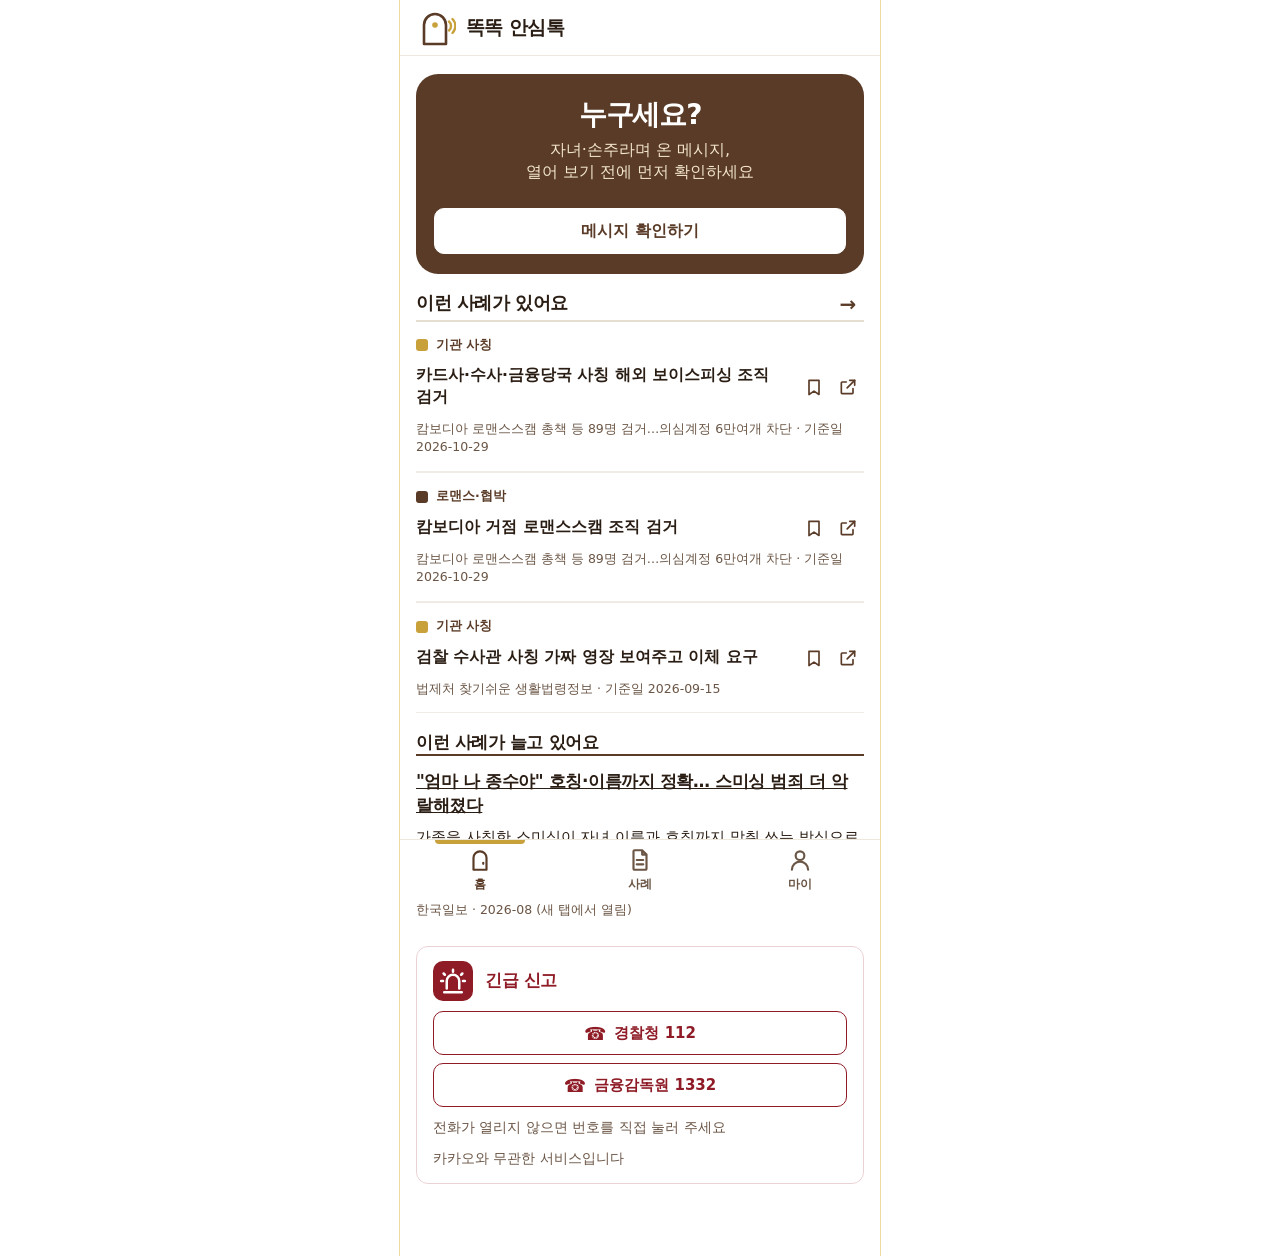
==== index (1).html @ acb64233 "Add files via upload" ====
<!doctype html>
<!-- 똑똑 안심톡 wireframe v0.6 (2026-11-23) · 변경 이력은 README.md -->
<html lang="ko">
<head>
<meta charset="utf-8">
<meta name="viewport" content="width=device-width, initial-scale=1, viewport-fit=cover">
<title>똑똑 안심톡</title>
<link rel="stylesheet" href="css/style.css?v=20261123c">
</head>
<body>
<!-- 규칙: id = JS가 한 번만 찾는 요소 / class = 반복 요소 / data-field = JSON 필드명(camelCase) 그대로 -->
<div id="app">

  <!-- ===== 1. 홈 (1단계 탭 화면) ===== -->
  <section id="screen-home" class="screen" data-screen="home" aria-labelledby="service-name">
    <header class="app-header">
      <img id="logo" class="logo" alt="" width="40" height="40" src="data:image/svg+xml,%3Csvg xmlns='http://www.w3.org/2000/svg' width='40' height='40' viewBox='0 0 40 40' fill='none'%3E%3Cpath d='M8 36V17a11 11 0 0 1 22 0v19z' stroke='%235A3B27' stroke-width='2.6' stroke-linejoin='round'/%3E%3Ccircle cx='19' cy='17' r='2.8' fill='%23C9A13B'/%3E%3Cpath d='M33 13.5a6 6 0 0 1 0 9M36.5 11a10 10 0 0 1 0 14' stroke='%23C9A13B' stroke-width='2.4' stroke-linecap='round'/%3E%3C/svg%3E">
      <h1 id="service-name" class="app-title">똑똑 안심톡</h1>
    </header>

    <main class="screen-body">
      <!-- 상태 영역: 오류 (기본 숨김) -->
      <div id="state-home-error" class="state-box" role="alert" hidden>
        <p class="state-title">사례 데이터를 불러오지 못했습니다</p>
        <p class="state-desc">문구 확인은 계속 사용할 수 있습니다</p>
        <button id="btn-home-retry" type="button" class="btn">다시 시도</button>
      </div>

      <!-- 히어로: 서비스 소개 + 핵심 행동 버튼 (입력칸은 '메시지 확인' 화면으로 분리) -->
      <div class="door hero">
        <span class="peephole" aria-hidden="true"></span>
        <span class="handle" aria-hidden="true"><i></i></span>
        <h2 class="door-title">누구세요?</h2>
        <p class="door-sub">자녀·손주라며 온 메시지,<br>열어 보기 전에 먼저 확인하세요</p>
        <a id="btn-start" class="btn btn-primary btn-lg" href="#check">메시지 확인하기</a>
      </div>

      <!-- 홈 사례: 사례 목록과 같은 카드 구조 재사용. 다음 주에 cases.json 최신 3건으로 대체 -->
      <section id="home-cases" aria-labelledby="home-cases-title">
        <div class="section-head">
          <h2 id="home-cases-title" class="section-title">이런 사례가 있어요</h2>
          <a id="btn-more-cases" class="icon-link" href="#cases" aria-label="사례 목록으로 이동">→</a>
        </div>
        <ul id="home-case-list" class="card-list"></ul>
      </section>

      <section id="news" class="news" aria-labelledby="news-title">
        <h2 id="news-title" class="section-title">이런 사례가 늘고 있어요</h2>
        <article class="news-card">
          <h3 class="news-headline"><a id="news-link" href="https://www.hankookilbo.com/news/article/A2026073114470000889" target="_blank" rel="noopener noreferrer">"엄마 나 종수야" 호칭·이름까지 정확… 스미싱 범죄 더 악랄해졌다</a></h3>
          <p class="news-summary">가족을 사칭한 스미싱이 자녀 이름과 호칭까지 맞춰 쓰는 방식으로 바뀌고 있다는 보도입니다. 한 민간 보고서에서 확인된 피해자의 약 94%가 50대 이상이었다고 합니다.</p>
          <p class="case-meta"><span class="news-source">한국일보</span> · <time class="news-date" datetime="2026-08">2026-08</time> (새 탭에서 열림)</p>
        </article>
      </section>

      <section id="hotline" class="hotline" aria-label="긴급 신고처">
        <div class="hotline-head"><span class="alert-ico" aria-hidden="true"><svg viewBox="0 0 24 24" width="30" height="30" fill="none" stroke="#fff" stroke-width="2" stroke-linecap="round" stroke-linejoin="round"><path d="M7 18v-6a5 5 0 0 1 10 0v6"/><path d="M5 21h14"/><path d="M12 3v1.5M4.5 6l1 1M19.5 6l-1 1M2.5 12H4M20 12h1.5"/></svg></span><h2 class="hotline-title">긴급 신고</h2></div>
        <div class="hotline-links">
          <a class="btn" href="tel:112">경찰청 112</a>
          <a class="btn" href="tel:1332">금융감독원 1332</a>
        </div>
        <p class="notice-small">전화가 열리지 않으면 번호를 직접 눌러 주세요</p>
        <p class="notice-small">카카오와 무관한 서비스입니다</p>
      </section>
    </main>
  </section>

  <!-- ===== 1-2. 메시지 확인 (2단계 화면): 홈 히어로의 '메시지 확인하기'로 들어옴 ===== -->
  <section id="screen-check" class="screen" data-screen="check" aria-labelledby="check-title" hidden>
    <header class="app-header">
      <button id="btn-check-back" type="button" class="btn-icon" aria-label="뒤로">←</button>
      <h1 id="check-title" class="app-title">메시지 확인</h1>
    </header>

    <main class="screen-body">
      <h2 class="section-title">받은 메시지를 붙여넣으세요</h2>
      <label for="input-text" class="visually-hidden">의심되는 메시지 입력</label>
      <textarea id="input-text" class="input-area" rows="7" placeholder="여기에 의심되는 메시지를 붙여넣기" aria-describedby="paste-help"></textarea>
      <button id="btn-paste" type="button" class="btn">붙여넣기</button>
      <p id="paste-help" class="help">입력 칸을 길게 눌러 붙여넣을 수도 있어요</p>
      <p id="paste-fail" class="field-error" role="alert" hidden>자동 붙여넣기가 막혔습니다. 입력 칸을 길게 눌러 '붙여넣기'를 선택하세요</p>
      <button id="btn-check" type="button" class="btn btn-primary btn-lg" disabled>유형 확인하기</button>
      <p id="input-error" class="field-error" role="alert" hidden>문구를 먼저 입력해 주세요</p>
      <p class="privacy-note">입력한 문구 원문은 저장하지 않습니다</p>
    </main>
  </section>

  <!-- ===== 2. 확인 결과 (2단계 화면) ===== -->
  <section id="screen-result" class="screen" data-screen="result" aria-labelledby="result-title" hidden>
    <header class="app-header">
      <button id="btn-back" type="button" class="btn-icon" aria-label="뒤로">←</button>
      <h1 id="result-title" class="app-title">확인 결과</h1>
    </header>

    <main class="screen-body">
      <details id="already-sent" class="fold">
        <summary class="fold-summary">이미 돈을 보내거나 정보를 알려줬어요</summary>
        <div class="fold-body">
          <h2 class="section-title">지금 바로 해야 할 일</h2>
          <ol class="steps">
            <li><strong>112에 전화하세요.</strong> <a href="tel:1394">1394</a>, <a href="tel:1332">1332</a>도 가능합니다.</li>
            <li><strong>송금한 은행에 전화해서 지급정지를 요청하세요.</strong></li>
            <li><strong>3영업일 안에 은행에 피해구제신청서를 내세요.</strong> 경찰에서 받은 서류와 신분증이 필요합니다.</li>
          </ol>
          <p>받은 메시지 화면, 송금 내역, 상대 계좌번호는 지우지 말고 그대로 두세요.</p>
          <details id="more-help" class="fold fold-inner">
            <summary class="fold-summary">관련 기관</summary>
            <ul class="plain-list fold-body">
              <li>악성 앱이나 링크 피해: 한국인터넷진흥원 118</li>
              <li>내 이름으로 만든 계좌를 한 번에 막기: 내계좌 일괄지급정지</li>
              <li>내 이름으로 만든 휴대폰 확인·차단: 명의도용방지서비스(M-Safer)</li>
            </ul>
          </details>
        </div>
      </details>

      <div id="result-found">
        <p class="label">비슷한 유형</p>
        <p id="result-type" class="result-type" data-type-id="">가족 사칭 + 금융정보 요구</p>
        <p id="result-notice" class="notice">확정 판단이 아닙니다. 참고용 안내입니다.</p>

        <h2 class="section-title">입력한 문구</h2>
        <p id="result-text" class="result-text">엄마 폰 고장 나서 <mark>급하게</mark> <mark>카드 정보</mark> 좀 보내줘</p>

        <h2 class="section-title">지금 해야 할 일</h2>
        <ul id="result-actions" class="check-list">
          <li>메시지 속 링크·번호는 누르지 마세요</li>
          <li>가족에게 직접 전화로 확인하세요</li>
          <li>카드·신분증 정보는 보내지 마세요</li>
        </ul>

        <div class="hotline-links">
          <a id="call-112" class="btn" href="tel:112">경찰청 112</a>
          <a id="call-1332" class="btn" href="tel:1332">금융감독원 1332</a>
        </div>

        <a id="btn-similar" class="btn btn-wide" href="#cases"><span>사례 <span id="similar-count">7</span>건 보기</span></a>
      </div>

      <!-- 상태 영역: 유형 없음 (기본 숨김) -->
      <div id="result-none" class="state-box" hidden>
        <p class="state-title">비슷한 유형을 찾지 못했습니다</p>
        <p class="state-desc">안전하다는 뜻은 아닙니다. 링크를 누르거나 돈·정보를 보내기 전에, 가족에게 직접 전화해서 확인하세요.</p>
        <div class="hotline-links">
          <a class="btn" href="tel:112">경찰청 112</a>
          <a class="btn" href="tel:1332">금융감독원 1332</a>
        </div>
      </div>
    </main>

  </section>

  <!-- ===== 3. 사례 목록 (1단계 탭 화면) ===== -->
  <section id="screen-cases" class="screen" data-screen="cases" aria-labelledby="cases-title" hidden>
    <header class="app-header">
      <img class="logo" alt="" width="40" height="40" src="data:image/svg+xml,%3Csvg xmlns='http://www.w3.org/2000/svg' width='40' height='40' viewBox='0 0 40 40' fill='none'%3E%3Cpath d='M8 36V17a11 11 0 0 1 22 0v19z' stroke='%235A3B27' stroke-width='2.6' stroke-linejoin='round'/%3E%3Ccircle cx='19' cy='17' r='2.8' fill='%23C9A13B'/%3E%3Cpath d='M33 13.5a6 6 0 0 1 0 9M36.5 11a10 10 0 0 1 0 14' stroke='%23C9A13B' stroke-width='2.4' stroke-linecap='round'/%3E%3C/svg%3E">
      <h1 class="app-title">똑똑 안심톡</h1>
    </header>

    <main class="screen-body">
      <h2 id="cases-title" class="page-title">사례</h2>
      <!-- 탐색 영역: 검색(탐색 버튼) · 유형 · 보기 조건 · 초기화 / 아래 줄: 건수 · 정렬 -->
      <div class="filters">
        <form id="search-form" class="search-row" role="search">
          <label for="query" class="visually-hidden">제목·요약 검색</label>
          <input id="query" class="input-line" type="search" placeholder="제목·요약 검색" autocomplete="off">
          <button id="btn-search" type="submit" class="btn btn-primary">탐색</button>
          <button id="btn-filter-toggle" type="button" class="btn btn-filter" aria-expanded="false" aria-controls="filter-panel">
            <span>필터</span><span id="filter-badge" class="filter-badge" hidden>0</span><span class="chev" aria-hidden="true">▾</span>
          </button>
        </form>

        <div id="filter-panel" class="filter-panel" hidden>
          <p id="type-filter-label" class="filter-label">유형</p>
          <div id="type-filters" class="chips" role="group" aria-labelledby="type-filter-label"></div>

          <p id="cond-filter-label" class="filter-label">조건 <span class="filter-hint">(모두 해당하는 사례만)</span></p>
          <div id="cond-filters" class="chips" role="group" aria-labelledby="cond-filter-label"></div>

          <label class="check-row"><input id="real-only" type="checkbox" checked> 실제 사례만 보기</label>
        </div>

        <div class="sort-row">
          <p class="result-count" aria-live="polite"><strong><span id="result-count">0</span>건</strong> <span id="filter-count" class="filter-note"></span></p>
          <div class="fs-wrap"><button id="btn-font" type="button" class="btn btn-font" aria-haspopup="true" aria-expanded="false" aria-label="글자 설정"><b>가</b><span class="chev">▾</span></button>
            <div id="font-menu" class="font-menu" role="menu" hidden>
              <button type="button" role="menuitemradio" data-fs="0"><b>가</b> 기본</button>
              <button type="button" role="menuitemradio" data-fs="1"><b>가</b> 조금 크게</button>
              <button type="button" role="menuitemradio" data-fs="2"><b class="big">가</b> 크게</button>
            </div></div>
          <button id="btn-reset-all" type="button" class="btn btn-reset" aria-label="조건 초기화">↺</button>
          <label for="sort" class="visually-hidden">정렬</label>
          <select id="sort" class="select">
            <option value="latest">최신순</option>
            <option value="type">유형순</option>
            <option value="title">가나다순</option>
          </select>
        </div>
      </div>

      <p id="list-notice" class="notice-small" hidden></p>

      <!-- 상태 영역 (기본 숨김, 한 번에 하나만 표시) -->
      <div id="state-loading" class="state-box" role="status" hidden>
        <p class="state-title">사례를 불러오는 중입니다</p>
        <div class="skeleton"></div><div class="skeleton"></div>
      </div>
      <div id="state-empty" class="state-box" hidden>
        <p class="state-title">조건에 맞는 사례가 없습니다</p>
        <p id="empty-reason" class="state-desc">조건이 많아 맞는 사례가 없을 수 있습니다</p>
        <div class="btn-row">
          <button id="btn-relax" type="button" class="btn btn-primary" hidden></button>
          <button id="btn-reset" type="button" class="btn">조건 초기화</button>
        </div>
      </div>
      <div id="state-cases-error" class="state-box" role="alert" hidden>
        <p class="state-title">사례 데이터를 불러오지 못했습니다</p>
        <button id="btn-retry" type="button" class="btn">다시 시도</button>
      </div>

      <!-- 카드 목록: data/cases_all.json 을 불러와 template#case-card-tpl 로 만들어 채웁니다 -->
      <ul id="case-list" class="card-list" hidden></ul>
      <nav id="pager" class="pager" aria-label="페이지 이동" hidden></nav>
      <template id="case-card-tpl">
        <li class="case-card" data-id="" data-type="">
          <p class="case-type"><span class="case-type-name" data-field="typeId"></span> <span class="origin-tag" hidden>AI 보완</span></p>
          <div class="case-row">
            <h3 class="case-title"><button type="button" class="btn-open case-link" data-id="" data-field="title"></button></h3>
            <div class="row-actions">
              <button type="button" class="btn-bookmark icon-open" aria-pressed="false" aria-label="저장"><svg viewBox="0 0 24 24" width="18" height="18" fill="none" stroke="currentColor" stroke-width="2" stroke-linecap="round" stroke-linejoin="round" aria-hidden="true"><path d="M6 4h12v17l-6-4-6 4z"/></svg></button>
              <button type="button" class="btn-open icon-open" data-id="" aria-label="자세히 보기"><svg viewBox="0 0 24 24" width="18" height="18" fill="none" stroke="currentColor" stroke-width="2" stroke-linecap="round" stroke-linejoin="round" aria-hidden="true"><path d="M14 4h6v6"/><path d="M20 4l-9 9"/><path d="M18 14v5a1 1 0 0 1-1 1H5a1 1 0 0 1-1-1V7a1 1 0 0 1 1-1h5"/></svg></button>
            </div>
          </div>
          <p class="case-meta"><span class="case-source" data-field="source"></span> · <time class="case-date" data-field="sourceBasisDate"></time></p>
        </li>
      </template>
    </main>
  </section>

  <!-- ===== 4. 사례 상세 (2단계 화면, 기본 숨김) ===== -->
  <section id="screen-detail" class="screen" data-screen="detail" aria-labelledby="detail-title" hidden>
    <header class="app-header">
      <button id="btn-detail-back" type="button" class="btn-icon" aria-label="뒤로">←</button>
      <h1 id="detail-title" class="app-title">사례 상세</h1>
    </header>

    <main class="screen-body has-bottom-bar">
      <article id="case-detail" data-id="">
        <p id="case-type" class="case-type" data-field="type">가족 사칭</p>
        <h2 id="case-title" class="detail-heading" data-field="title">자녀 사칭 카드 정보 요구 사례</h2>

        <h3 class="section-title">수법 요약</h3>
        <p id="case-summary" data-field="summary">자녀를 사칭해 휴대폰 고장을 핑계로 카드 정보를 요구합니다.</p>

        <h3 class="section-title">위험 신호</h3>
        <ul id="case-risks" class="plain-list" data-field="riskSigns">
          <li>평소와 다른 말투</li>
          <li>급하게 재촉</li>
          <li>카드·신분증 정보 요구</li>
        </ul>

        <h3 class="section-title">수법 설명</h3>
        <p id="case-method" data-field="method">먼저 휴대폰 고장을 알린 뒤 원격 앱 설치나 카드 정보 전달을 유도합니다.</p>

        <h3 class="section-title">대응 행동</h3>
        <ul id="case-actions" class="plain-list" data-field="actions">
          <li>직접 전화로 확인하기</li>
          <li>112·1332 문의하기</li>
        </ul>

        <h3 class="section-title">출처</h3>
        <p class="case-meta"><span id="case-source" data-field="source">금융감독원</span> · <time id="case-date" data-field="collectedAt" datetime="2026-09-28">2026-09-28</time></p>
        <a id="source-link" class="btn btn-wide" data-field="sourceUrl" target="_blank" rel="noopener noreferrer" hidden>출처 링크 열기 (새 탭)</a>
        <p id="case-note" class="help" hidden></p>
        <p id="source-none" class="help" hidden>이 사례는 출처 링크를 준비 중입니다</p>
      </article>

      <div id="toast" class="toast" role="status" hidden></div>
    </main>

    <!-- 고정 영역: 저장 바 -->
    <div class="bottom-bar">
      <button id="btn-save-case" type="button" class="btn btn-primary btn-lg" aria-pressed="false">저장</button>
    </div>
  </section>

  <!-- ===== 5. 마이페이지 (1단계 탭 화면, 저장한 사례 모음) ===== -->
  <section id="screen-saved" class="screen" data-screen="saved" aria-labelledby="saved-title" hidden>
    <header class="app-header">
      <img class="logo" alt="" width="40" height="40" src="data:image/svg+xml,%3Csvg xmlns='http://www.w3.org/2000/svg' width='40' height='40' viewBox='0 0 40 40' fill='none'%3E%3Cpath d='M8 36V17a11 11 0 0 1 22 0v19z' stroke='%235A3B27' stroke-width='2.6' stroke-linejoin='round'/%3E%3Ccircle cx='19' cy='17' r='2.8' fill='%23C9A13B'/%3E%3Cpath d='M33 13.5a6 6 0 0 1 0 9M36.5 11a10 10 0 0 1 0 14' stroke='%23C9A13B' stroke-width='2.4' stroke-linecap='round'/%3E%3C/svg%3E">
      <h1 class="app-title">똑똑 안심톡</h1>
    </header>

    <main class="screen-body">
      <h2 id="saved-title" class="page-title">마이</h2>

      <div class="filters">
        <p id="saved-type-filter-label" class="filter-label">유형</p>
        <div id="saved-type-filters" class="chips" role="group" aria-labelledby="saved-type-filter-label"></div>
      </div>

      <!-- 저장한 사례는 localStorage의 id 목록으로 그립니다(js/app.js) -->
      <ul id="saved-case-list" class="card-list" hidden></ul>

      <!-- 상태 영역 (기본 숨김) -->
      <div id="state-saved-filter-empty" class="state-box" hidden>
        <p class="state-title">이 유형으로 저장한 사례가 없습니다</p>
        <button id="btn-saved-all" type="button" class="btn">↺ 초기화</button>
      </div>
      <div id="state-saved-empty" class="state-box" hidden>
        <p class="state-title">아직 저장한 사례가 없습니다</p>
        <p class="state-desc">사례 카드의 북마크 버튼을 누르면 여기에 모입니다</p>
      </div>
    </main>
  </section>

  <!-- ===== 공통 하단 탭바: 1단계 화면(홈·사례·마이페이지)에서만 표시 ===== -->
  <nav id="tabbar" class="tabbar" aria-label="주 메뉴">
    <a class="tab" data-tab="home" href="#home" aria-current="page"><svg class="tab-ico" viewBox="0 0 24 24" aria-hidden="true"><path d="M6 21V10a6 6 0 0 1 12 0v11zM15 14.5v1" fill="none" stroke="currentColor" stroke-width="2" stroke-linecap="round" stroke-linejoin="round"/></svg><span>홈</span></a>
    <a class="tab" data-tab="cases" href="#cases"><svg class="tab-ico" viewBox="0 0 24 24" aria-hidden="true"><path d="M14 3H7a1 1 0 0 0-1 1v16a1 1 0 0 0 1 1h10a1 1 0 0 0 1-1V7z M14 3v4h4 M9 12h6 M9 16h6" fill="none" stroke="currentColor" stroke-width="2" stroke-linecap="round" stroke-linejoin="round"/></svg><span>사례</span></a>
    <a class="tab" data-tab="saved" href="#saved"><svg class="tab-ico" viewBox="0 0 24 24" aria-hidden="true"><circle cx="12" cy="8" r="4" fill="none" stroke="currentColor" stroke-width="2"/><path d="M4.5 21a7.5 7.5 0 0 1 15 0" fill="none" stroke="currentColor" stroke-width="2" stroke-linecap="round"/></svg><span>마이</span></a>
  </nav>
</div>
<script src="js/app.js?v=20261123c" defer></script>
</body>
</html>
---- css/style.css ----
/* 모바일 세로 375px 기준. 본문 16px 이상, 버튼 44px 이상. 색은 로우파이(흑백) */
:root{--ink:#111;--line:#111;--soft:#eee;--mid:#ccc;--tab-h:56px;--bar-h:76px;--hdr-h:56px}
*,*::before,*::after{box-sizing:border-box}
html{-webkit-text-size-adjust:100%}
body{margin:0;background:#fff;color:var(--ink);font:18px/1.5 system-ui,-apple-system,"Apple SD Gothic Neo","Noto Sans KR",sans-serif;overflow-wrap:anywhere}
[hidden]{display:none !important}
h1,h2,h3,p,ul{margin:0}
ul{padding:0;list-style:none}
button,input,select,textarea{font:inherit;color:inherit}
.visually-hidden{position:absolute;width:1px;height:1px;overflow:hidden;clip:rect(0 0 0 0);white-space:nowrap}

#app{max-width:480px;min-height:100vh;min-height:100dvh;margin:0 auto;position:relative;border-inline:1px solid var(--mid)}
.screen{min-height:100vh;min-height:100dvh}
.screen-body{padding:16px 16px calc(var(--tab-h) + 12px);display:flex;flex-direction:column;gap:14px}
.screen-body.has-bottom-bar{padding-bottom:calc(var(--bar-h) + 12px)}

/* 헤더 */
.app-header{display:flex;align-items:center;gap:10px;min-height:var(--hdr-h);padding:6px 16px;border-bottom:2px solid var(--line);background:#fff}
.app-title{font-size:22px;line-height:1.3;font-weight:700;min-width:0}
.logo{flex:none;width:40px;height:40px}
.btn-icon{flex:none;width:44px;height:44px;border:1.5px solid var(--line);background:var(--soft);font-size:20px;font-weight:700;cursor:pointer}

/* 글 요소 */
.section-title{font-size:20px;font-weight:700;line-height:1.35}
.detail-heading{font-size:24px;line-height:1.35}
.label{font-size:18px;font-weight:700}
.help,.privacy-note,.notice-small,.state-desc,.case-meta{font-size:18px;color:#222}
.notice{border:1.5px dashed var(--line);padding:10px 12px;font-weight:700}
.field-error{font-weight:700}
.result-type{font-size:24px;font-weight:700;line-height:1.35}
.result-text{border:1.5px solid var(--line);padding:12px;line-height:1.7}
mark{background:#cfcfcf;text-decoration:underline;font-weight:700;color:inherit}
.check-list,.plain-list{display:flex;flex-direction:column;gap:8px}
.check-list li{border:1.5px solid var(--line);padding:10px 12px}
.plain-list li{padding-left:1.1em;position:relative}
.plain-list li::before{content:"•";position:absolute;left:0}

#case-detail{display:flex;flex-direction:column;gap:10px}
#case-detail .section-title{margin-top:8px}
.btn{color:var(--ink)}
.btn-primary{color:#fff}
/* 입력·버튼 */
.input-area{width:100%;min-height:190px;border:1.5px solid var(--line);padding:12px;resize:vertical;border-radius:0}
.input-line,.select{width:100%;min-height:48px;border:1.5px solid var(--line);padding:0 12px;border-radius:0;background:#fff}
.btn{display:flex;align-items:center;justify-content:center;min-height:48px;padding:6px 14px;border:1.5px solid var(--line);background:var(--soft);font-weight:700;text-align:center;text-decoration:none;cursor:pointer;border-radius:0}
.btn-lg{min-height:60px;font-size:20px}
.btn-wide{width:100%}
.btn:disabled{background:var(--mid);color:#222;border-style:dashed;cursor:not-allowed}
.btn-text{min-height:44px;padding:0 8px;border:0;background:none;font-weight:700;text-decoration:underline;cursor:pointer;margin-left:auto}
.btn-row,.hotline-links{display:flex;gap:8px;flex-wrap:wrap}
.btn-row>.btn,.hotline-links>.btn{flex:1 1 140px}
button:focus-visible,a:focus-visible,input:focus-visible,select:focus-visible,textarea:focus-visible{outline:3px solid var(--ink);outline-offset:2px}

/* 긴급 신고 */
.hotline{margin-top:6px;border:1.5px solid var(--line);background:var(--soft);padding:12px;display:flex;flex-direction:column;gap:10px}
.hotline-title{font-size:20px}

/* 상태 박스 */
.state-box{border:1.5px dashed var(--line);background:var(--soft);padding:14px;display:flex;flex-direction:column;gap:10px;align-items:flex-start}
.state-title{font-weight:700;font-size:20px}
.skeleton{width:100%;height:84px;background:var(--mid)}
.toast{position:fixed;left:50%;transform:translateX(-50%);bottom:calc(var(--bar-h) + 12px);width:min(448px,calc(100% - 32px));background:var(--ink);color:#fff;padding:12px 14px;font-weight:700;z-index:30}

/* 사례 목록 */
.filters{display:flex;flex-direction:column;gap:10px}
.chips,.more-filters{display:flex;gap:6px;flex-wrap:wrap}
.chip{min-height:44px;padding:0 10px;white-space:nowrap;font-size:17px;border:1.5px solid var(--line);background:#fff;font-weight:700;cursor:pointer;border-radius:22px}
.chip[aria-pressed="true"]{background:var(--ink);color:#fff}
.chip-more{border-style:dashed}
.sort-row{display:flex;align-items:center;gap:10px}
.sort-row label{flex:none;font-weight:700;margin-left:auto}
.result-count{font-size:20px;flex:none}
.sort-row .select{flex:0 1 190px;min-width:0}
.card-list{display:flex;flex-direction:column;gap:12px}
.case-card{border:1.5px solid var(--line);padding:12px;display:flex;flex-direction:column;gap:6px}
.case-type{align-self:flex-start;border:1.5px solid var(--line);padding:0 8px;font-weight:700;font-size:17px}
.case-title{font-size:20px;line-height:1.4}
.case-actions{display:flex;gap:8px;margin-top:6px}
.case-actions .btn{flex:1 1 0;min-height:44px}
.btn-save-card[aria-pressed="true"],.btn-save-case[aria-pressed="true"]{background:var(--ink);color:#fff}
#btn-save-case[aria-pressed="true"]{background:#fff;color:var(--ink)}

/* 마이페이지 */

/* 하단 고정: 저장 바(2단계) / 탭바(1단계) */
.bottom-bar{position:fixed;left:50%;transform:translateX(-50%);bottom:0;width:min(480px,100%);padding:8px 16px;background:#fff;border-top:2px solid var(--line);z-index:20;min-height:var(--bar-h)}
.bottom-bar .btn{width:100%}
.tabbar{position:fixed;left:50%;transform:translateX(-50%);bottom:0;width:min(480px,100%);display:flex;padding-bottom:env(safe-area-inset-bottom);background:#fff;border-top:2px solid var(--line);z-index:20}
.tab{flex:1 1 0;min-height:var(--tab-h);display:flex;align-items:center;justify-content:center;font-size:18px;font-weight:700;color:var(--ink);text-decoration:none;border-right:1px solid var(--line)}
.tab:last-child{border-right:0}
.tab[aria-current="page"]{background:var(--ink);color:#fff}
/* 2단계 화면이 보이면 탭바를 숨김 (JS 없이도 동작) */
#app:has(#screen-result:not([hidden])) #tabbar,
#app:has(#screen-check:not([hidden])) #tabbar,
#app:has(#screen-detail:not([hidden])) #tabbar{display:none}

@media (max-width:359px){
  .app-title{font-size:19px}
  .btn-lg{font-size:18px}
  .tab{font-size:17px}
}

.btn-primary,.btn-primary:disabled{--x:0}
.btn.btn-primary{background:var(--ink);color:#fff}
.btn.btn-primary:disabled{background:var(--mid);color:#222}

#result-found{display:flex;flex-direction:column;gap:12px}

/* 이미 보냈다면 (접이식) */
.fold{border:2px solid var(--line);background:#fff}
.fold-summary{display:flex;align-items:center;min-height:56px;padding:8px 14px;font-weight:700;font-size:20px;cursor:pointer;list-style:none}
.fold-summary::-webkit-details-marker{display:none}
.fold-summary::after{content:"＋";margin-left:auto;padding-left:10px}
.fold[open]>.fold-summary::after{content:"－"}
.fold[open]>.fold-summary{border-bottom:1.5px solid var(--line);background:var(--soft)}
.fold-body{display:flex;flex-direction:column;gap:10px;padding:14px}
.fold-inner{border-width:1.5px;border-style:dashed}
.fold-inner .fold-summary{font-size:18px;min-height:48px}
.steps{display:flex;flex-direction:column;gap:10px;padding-left:1.4em}
.steps li{padding-left:.2em}
.steps a{font-weight:700;color:var(--ink)}
#already-sent{border-color:var(--ink)}

/* 홈: 예시 기사 */
.news{display:flex;flex-direction:column;gap:8px;margin-top:6px}
.news-card{border:1.5px solid var(--line);padding:12px;display:flex;flex-direction:column;gap:8px}
.news-headline{font-size:20px;line-height:1.4}
.news-headline a{color:var(--ink)}
.news-summary{font-size:18px}

/* 유형 필터 라벨·마이페이지 건수 */
.filter-label{font-weight:700;font-size:18px}
.saved-count{font-size:18px}

/* ===== 디자인: 현관문 콘셉트 ('누구세요?' 하고 확인한 뒤 문을 연다) =====
   색: 나무문 #5A3B27 · 바탕 #FBF7EC · 연노랑 선 #EBDC9E · 황동 #C9A13B · 긴급(진한 빨강) #8E1B25 · 안심 #2F7A57
   글: 시스템 한글 서체, 제목 800 굵기. 장식은 현관문 하나에만 쓰고 나머지는 선과 여백으로 정리 */
:root{
  --steel:#5A3B27;--steel-2:#6F4A33;--frame:#FBF7EC;--brass:#C9A13B;--brass-soft:#F6EBC6;
  --alert:#8E1B25;--alert-dark:#68121A;--alert-soft:#F7E5E6;--safe:#2F7A57;
  --ink:#2A1D14;--sub:#6B5646;--rule:#EBDC9E;--paper:#fff;
}
body{background:var(--frame);color:var(--ink);font-family:"Pretendard","Noto Sans KR","Apple SD Gothic Neo","Malgun Gothic",system-ui,sans-serif;font-weight:500}
#app{background:var(--frame);border-inline:0;box-shadow:0 0 0 1px var(--rule)}
.screen-body{gap:18px;padding-top:20px}
h1,h2,h3{letter-spacing:-.025em}

/* 헤더: 문틀색 바탕, 로고만 포인트 */
.app-header{background:var(--frame);color:var(--ink);border-bottom:1px solid var(--rule);min-height:64px}
.logo{width:40px;height:40px}
.app-title{font-size:23px;font-weight:800;letter-spacing:-.03em}
.btn-icon{background:transparent;border:1.5px solid var(--steel);color:var(--steel);border-radius:10px}

/* 현관문: 홈 상단 입력 영역 */
.door{position:relative;background:var(--steel);color:#fff;border-radius:170px 170px 12px 12px;padding:70px 18px 20px;display:flex;flex-direction:column;gap:12px;margin-top:6px}
.peephole{position:absolute;top:24px;left:50%;width:22px;height:22px;margin-left:-11px;border-radius:50%;background:radial-gradient(circle at 35% 35%,#8a6a50 0,#2b190e 62%);box-shadow:0 0 0 3px var(--brass)}
.door-title{font-size:40px;line-height:1.1;font-weight:800;text-align:center;letter-spacing:-.04em}
.door-sub{text-align:center;color:#F3E6CE;font-size:18px;margin-bottom:6px}
.door .input-area{min-height:150px;background:var(--frame);color:var(--ink);border:0;border-radius:10px;box-shadow:none}
.door .input-area::placeholder{color:#8a7561}
.door .btn{background:transparent;color:#fff;border:1.5px solid #D9BE62;border-radius:10px}
.door .btn.btn-primary{background:#fff;color:var(--steel);border-color:#fff;box-shadow:none;font-size:21px;font-weight:800}
.door .btn.btn-primary:disabled{background:rgba(255,255,255,.22);color:#e8dcc4;border:1.5px solid transparent}
.door .help,.door .privacy-note{color:#E8D8BC;font-size:17px}
.door .privacy-note{text-align:center}
.door .field-error{color:#FFE3EA;background:rgba(142,27,37,.6);padding:8px 10px;border-radius:8px}

/* 글·공통 요소 */
.section-title{font-size:22px;font-weight:800;color:var(--ink)}
.help,.notice-small,.state-desc,.case-meta,.privacy-note{color:var(--sub)}
.notice{background:var(--brass-soft);border:0;border-left:5px solid var(--brass);border-radius:6px;color:var(--ink)}
.result-text,.check-list li{background:var(--paper);border:1px solid var(--rule);border-radius:8px}
.check-list li{position:relative;padding-left:42px}
.check-list li::before{content:"";position:absolute;left:14px;top:50%;width:16px;height:16px;margin-top:-8px;border:2px solid var(--safe);border-radius:4px}
mark{background:#FFE29A;text-decoration:none;border-radius:3px;padding:0 3px}
.btn{background:var(--paper);color:var(--steel);border:1.5px solid var(--steel);border-radius:10px}
.btn.btn-primary{background:var(--steel);color:#fff;border-color:var(--steel);box-shadow:none}
.btn.btn-primary:active{background:var(--steel-2)}
.btn:disabled,.btn.btn-primary:disabled{background:#EFE6D0;color:#7a6755;border:1.5px solid #EFE6D0}
.input-line,.select,.input-area{border-radius:10px;border:1.5px solid #D9BE62;background:var(--paper)}
.btn-text{color:var(--steel)}
button:focus-visible,a:focus-visible,input:focus-visible,select:focus-visible,textarea:focus-visible{outline:3px solid var(--brass);outline-offset:2px}

/* 뉴스: 신문 스크랩처럼 선만 사용 */
.news{gap:0;margin-top:4px}
.news-card{background:transparent;border:0;border-top:2px solid var(--steel);border-radius:0;padding:14px 0 4px}
.news-headline{font-weight:800}
.news-headline a{color:var(--ink)}

/* 긴급 신고: 빨간 띠 */
.hotline{background:var(--alert);color:#fff;border:0;border-radius:12px;padding:16px;margin-top:8px}
.hotline-title{color:#fff;font-size:22px;font-weight:800}
.hotline .btn,.hotline-links>.btn{background:#fff;color:var(--alert-dark);border:0;font-size:19px;font-weight:800}
.hotline .btn::before,.hotline-links>.btn::before{content:"☎";margin-right:8px;font-size:20px}
.hotline .notice-small{color:#FCE6E8}
#result-found .hotline-links>.btn{background:var(--alert);color:#fff}
#btn-similar{background:var(--paper);color:var(--steel)}

/* 상태 박스·접이식 */
.state-box{background:var(--paper);border:1.5px dashed #D9BE62;border-radius:10px}
.skeleton{background:#EFE6D0;border-radius:6px}
.fold{background:var(--paper);border:2px solid var(--alert);border-radius:10px;overflow:hidden}
.fold-summary{color:var(--alert-dark);font-weight:800}
.fold[open]>.fold-summary{background:var(--alert-soft);border-bottom-color:#E8BBBE}
.fold-inner{border:1.5px dashed #D9BE62;border-radius:8px}
.fold-inner .fold-summary{color:var(--steel)}
.steps a{color:var(--steel)}

/* 사례 목록: 카드 대신 구분선 행 */
.chip{background:var(--paper);color:var(--steel);border:1.5px solid #D9BE62;border-radius:24px;font-weight:700}
.chip[aria-pressed="true"]{background:var(--steel);color:#fff;border-color:var(--steel)}
.chip-more{border-style:dashed}
.card-list{gap:0}
.case-card{background:transparent;border:0;border-top:1px solid var(--rule);border-radius:0;padding:18px 0;box-shadow:none;gap:8px}
.card-list>.case-card:first-child{border-top:2px solid var(--steel)}
.case-type{border:0;padding:0;background:none;font-size:17px;font-weight:800;color:var(--steel);display:flex;align-items:center;gap:8px}
.case-type::before{content:"";width:12px;height:12px;border-radius:3px;background:var(--steel)}
.case-card[data-type="agency"] .case-type::before{background:var(--brass)}
.case-card[data-type="loan"] .case-type::before{background:var(--safe)}
.case-card[data-type="shipping"] .case-type::before{background:#8a4a2a}
.case-title{font-size:21px;font-weight:800;line-height:1.4}
.case-actions .btn.btn-open{background:var(--steel);color:#fff;border-color:var(--steel)}
.btn-save-card[aria-pressed="true"],.btn-save-case[aria-pressed="true"]{background:var(--brass-soft);color:var(--steel);border-color:var(--brass)}
#btn-save-case[aria-pressed="true"]{background:var(--brass-soft);color:var(--steel)}
.toast{background:var(--steel);border-radius:10px}

/* 사례 상세 */
#case-detail .section-title{border-left:5px solid var(--brass);padding-left:10px;font-size:20px}
.detail-heading{font-weight:800}

/* 하단 고정 영역 */
.bottom-bar{background:var(--frame);border-top:1px solid var(--rule);box-shadow:none}
.tabbar{background:var(--frame);border-top:1px solid var(--rule);box-shadow:none}
.tab{flex-direction:column;gap:2px;min-height:64px;border-right:0;color:var(--sub);font-size:16px;font-weight:700}
.tab-ico{width:26px;height:26px}
.tab[aria-current="page"]{background:transparent;color:var(--steel)}
.tab[aria-current="page"]::after{content:"";position:absolute;top:0;left:22%;right:22%;height:4px;background:var(--brass);border-radius:0 0 4px 4px}
.tab{position:relative}
.tab[aria-current="page"] .tab-ico{color:var(--steel)}
:root{--tab-h:64px}
/* 홈 첫 화면에 '유형 확인하기'까지 보이도록 현관문 높이 조정 */
.door{padding-top:62px;gap:10px;border-radius:160px 160px 12px 12px}
.peephole{top:22px}
.door-title{font-size:36px}
.door-sub{font-size:18px;line-height:1.4;margin-bottom:2px}
.door .input-area{min-height:112px}
.door .help{margin-top:-2px;line-height:1.45}

/* 긴급 신고: 빨간 바탕 위 글자를 흰색·굵게, 안내 문구는 크기와 굵기 보강 */
.hotline{padding:18px 16px}
.hotline-title{color:#fff;font-size:24px;font-weight:800}
.hotline .btn,.hotline-links>.btn{font-size:21px;font-weight:800;min-height:56px;box-shadow:0 2px 0 rgba(0,0,0,.25)}
.hotline .notice-small{color:#fff;font-size:18px;font-weight:600;line-height:1.5}
.hotline .hotline-links{flex-direction:column}
.hotline .hotline-links>.btn{flex:none;width:100%;word-break:keep-all}

/* 홈 히어로: 입력칸 없이 소개 + 버튼 */
.hero{padding-bottom:22px}
.hero .btn-primary{text-decoration:none;margin-top:6px}
.hero .privacy-note{margin-top:2px}
#home-cases .btn-wide{margin-top:12px}

/* ===== 9주차: 탐색 영역(검색·유형·보기 조건·초기화·정렬) ===== */
.search-row{display:flex;gap:8px;align-items:stretch}
.search-row .input-line{flex:1 1 auto;min-width:0}
.search-row .btn{flex:none;min-width:72px}
.option-row{display:flex;align-items:center;justify-content:space-between;gap:10px;flex-wrap:wrap}
.check-row{display:flex;align-items:center;gap:8px;min-height:44px;font-weight:700;font-size:17px;color:var(--ink);cursor:pointer}
.check-row input{width:22px;height:22px;accent-color:var(--steel)}
.btn-reset{min-height:44px;padding:0 14px}
.btn-reset:disabled{opacity:.45;cursor:default}
.filter-note{font-size:15px;color:var(--sub);font-weight:400}
.sort-row{padding-top:8px;border-top:1px solid var(--rule)}
.origin-tag{display:inline-block;margin-left:6px;padding:1px 8px;font-size:14px;font-weight:700;color:var(--alert);background:var(--alert-soft);border-radius:10px}
#btn-load-more{margin-top:12px}
.filter-hint{font-size:14px;font-weight:400;color:var(--sub)}
#list-notice{margin:8px 0}
#btn-relax{white-space:normal;text-align:center}

/* ===== v0.4 보완: 헤더 고정 · 접이식 필터 · 기호 버튼 · 여백 정리 ===== */
.screen{min-height:0}
.app-header{position:sticky;top:0;z-index:30;min-height:56px}
.screen-body{padding-top:12px;gap:14px}
#screen-check .screen-body,#screen-result .screen-body{padding-bottom:24px}
.section-head{display:flex;align-items:center;justify-content:space-between;gap:10px}
.section-head .section-title{flex:1 1 auto;min-width:0}
.icon-link{flex:none;display:flex;align-items:center;justify-content:center;width:48px;height:48px;border:1.5px solid var(--steel);border-radius:50%;color:var(--steel);font-size:24px;font-weight:800;text-decoration:none}
.toolbar-row{display:flex;gap:8px;align-items:stretch}
.btn-filter{flex:1 1 auto;justify-content:space-between;gap:8px;padding:6px 16px;background:var(--paper);color:var(--steel);border:1.5px solid var(--steel)}
.btn-filter .chev{margin-left:auto;font-size:18px}
.filter-badge{min-width:24px;padding:0 7px;border-radius:12px;background:var(--steel);color:#fff;font-size:15px;line-height:24px;text-align:center}
.toolbar-row .btn-reset{flex:none}
.filter-panel{display:flex;flex-direction:column;gap:10px;padding:12px;border:1.5px solid #D9BE62;border-radius:10px;background:var(--paper)}
.filter-panel[hidden]{display:none}
.filter-panel .filter-label{margin:2px 0 0}
#btn-load-more{font-size:20px}

/* ===== 카드 한 줄 구성(제목 + › 버튼), 마이페이지 삭제, 검색 줄 필터 버튼 ===== */
.page-title{font-size:22px;font-weight:800;margin:0}
.case-card{gap:4px;padding:14px 0}
.case-row{display:flex;align-items:center;gap:10px}
.case-title{flex:1 1 auto;min-width:0;font-size:18px;font-weight:800;line-height:1.4;margin:0}
.case-link{display:block;width:100%;padding:6px 0;border:0;background:none;color:inherit;font:inherit;text-align:left;cursor:pointer}
.case-link:hover,.case-link:focus-visible{text-decoration:underline}
.row-actions{display:flex;gap:6px;flex:none}
.icon-open{flex:none;display:flex;align-items:center;justify-content:center;width:44px;height:44px;padding:0;border:1.5px solid var(--steel);border-radius:50%;background:var(--paper);color:var(--steel);font-size:26px;line-height:1;font-weight:700;cursor:pointer}
.btn-delete.icon-open{border-color:var(--alert);color:var(--alert)}
.case-meta{font-size:15px}
.case-type{font-size:15px}
.search-row .btn-filter{flex:none;min-width:0;gap:6px;padding:6px 12px;justify-content:center}
.search-row .btn-filter .chev{margin-left:0}
.sort-row{gap:8px}
.sort-row .result-count{flex:1 1 auto;min-width:0;font-size:17px}
.sort-row .btn-reset{flex:none;min-width:44px;width:44px;padding:0;font-size:22px}
.sort-row .select{flex:0 0 118px;min-width:0}

/* ===== 글자 크기 한 단계 축소 (본문 16px 기준, 입력칸은 16px 유지) ===== */
body{font-size:16px}
.app-title{font-size:19px}
.page-title{font-size:19px}
.section-title,.section-head .section-title{font-size:18px}
#case-detail .section-title{font-size:17px}
.detail-heading{font-size:21px}
.label,.filter-label,.saved-count{font-size:15px}
.help,.privacy-note,.notice-small,.state-desc,.news-summary{font-size:15px}
.case-meta{font-size:14px}
.case-type{font-size:14px}
.case-title{font-size:17px}
.result-type{font-size:21px}
.state-title{font-size:17px}
.btn{font-size:16px;min-height:44px}
.btn-lg{font-size:17px;min-height:52px}
.chip{font-size:15px;min-height:40px}
.check-row{font-size:15px}
.result-count,.sort-row .result-count{font-size:16px}
.filter-note,.filter-hint{font-size:13px}
.fold-summary{font-size:17px;min-height:52px}
.fold-inner .fold-summary{font-size:16px;min-height:44px}
.news-headline{font-size:17px}
.door-title{font-size:32px}
.door-sub{font-size:16px}
.door .btn.btn-primary{font-size:18px}
.door .help,.door .privacy-note{font-size:14px}
.hotline-title{font-size:20px}
.hotline .btn,.hotline-links>.btn{font-size:18px;min-height:52px}
.hotline .btn::before,.hotline-links>.btn::before{font-size:18px}
.hotline .notice-small{font-size:15px}
.tab{font-size:14px;min-height:60px}
:root{--tab-h:60px}
.input-area,.input-line,.select{font-size:16px}
#btn-load-more{font-size:17px}

/* 11/16 색상 정리: 배경 흰색, 버튼은 기존 크림색 */
:root{--frame:#fff;--cream:#FBF7EC}
body,#app,.app-header,.tabbar,.bottom-bar{background:#fff}
.btn,.chip,.btn-filter,.icon-open,.icon-link,.btn-reset{background:var(--cream)}
.btn.btn-primary{background:var(--cream);color:var(--steel);border-color:var(--steel)}
.chip[aria-pressed="true"]{background:var(--steel);color:#fff}
.btn:disabled,.btn.btn-primary:disabled{background:#EFE6D0;color:#7a6755;border-color:#EFE6D0}
.door .btn{background:transparent;color:#fff}
.door .btn.btn-primary{background:#fff;color:var(--steel);border-color:#fff}
.hotline .btn,.hotline-links>.btn{background:#fff;color:var(--alert-dark)}
#result-found .hotline-links>.btn{background:var(--alert);color:#fff}

/* 11/16 아이콘·글자 설정·페이지 번호 */
body[data-fs="1"]{zoom:1.12}
body[data-fs="2"]{zoom:1.25}
#hotline{background:var(--cream);color:var(--ink);border:1.5px solid var(--rule);padding:14px 16px}
#hotline .hotline-head{display:flex;align-items:center;gap:12px}
.alert-ico{flex:none;width:48px;height:48px;border-radius:10px;background:var(--alert);display:flex;align-items:center;justify-content:center}
#hotline .hotline-title{color:var(--alert);font-size:20px}
#hotline .hotline-links{flex-direction:column}
#hotline .btn{background:#fff;color:var(--alert);border:1.5px solid var(--alert);box-shadow:none}
#hotline .notice-small{color:var(--sub);font-size:14px;font-weight:500}
.fs-wrap{position:relative;flex:none}
.btn-font{min-height:44px;min-width:44px;padding:0 10px;gap:4px;font-size:17px}
.btn-font .chev{font-size:14px}
.font-menu{position:absolute;left:0;top:50px;z-index:40;min-width:150px;background:#fff;border:1.5px solid var(--steel);border-radius:10px;padding:6px;box-shadow:0 4px 14px rgba(0,0,0,.15)}
.font-menu[hidden]{display:none}
.font-menu button{display:flex;align-items:center;gap:10px;width:100%;min-height:44px;padding:0 10px;border:0;border-radius:8px;background:#fff;color:var(--ink);font-size:16px;font-weight:600;text-align:left;cursor:pointer}
.font-menu button b{display:inline-flex;align-items:center;justify-content:center;width:30px;height:30px;border-radius:6px;background:var(--cream);border:1px solid var(--rule);color:var(--steel)}
.font-menu button b.big{font-size:20px}
.font-menu button[aria-checked="true"]{background:var(--cream)}
.font-menu button[aria-checked="true"] b{background:var(--steel);color:#fff}
.pager{display:flex;justify-content:center;gap:8px;margin:18px 0 8px}
.pager[hidden]{display:none}
.pager .pg{min-width:44px;min-height:44px;padding:0 12px;border:0;border-radius:8px;background:var(--cream);color:var(--ink);font-size:16px;font-weight:700;cursor:pointer}
.pager .pg[aria-current="page"]{background:var(--steel);color:#fff}
.pager .pg:disabled{opacity:.4;cursor:default}

/* 11/16 기호 버튼 축소 */
.icon-open,.btn-delete.icon-open{width:36px;height:36px}
.icon-link{width:40px;height:40px;font-size:20px}
.sort-row .btn-reset{min-width:40px;width:40px;min-height:40px;font-size:20px}
.btn-font{min-height:40px;min-width:40px}
.btn-font .chev{font-size:12px}
.font-menu{top:46px}

/* 11/23 디자인 정리: 색은 갈색 포인트만, 버튼 단순화, 히어로 축소, 카드 선 줄임 */
.btn,.btn-filter,.btn-reset,.chip{background:#fff;color:var(--steel);border:1.5px solid #D8CCBF;box-shadow:none}
.btn.btn-primary,#btn-search{background:var(--steel);color:#fff;border-color:var(--steel)}
.chip[aria-pressed="true"]{background:var(--steel);color:#fff;border-color:var(--steel)}
.btn:disabled,.btn.btn-primary:disabled{background:#F1EEEA;color:#A39689;border-color:#F1EEEA}
.icon-open,.icon-link,.btn-delete.icon-open{background:transparent;border:0;width:36px;height:36px;color:var(--steel)}
.icon-link{width:40px;height:40px}
.btn-delete.icon-open{color:var(--alert)}
.door{border-radius:28px;padding:28px 20px 22px;gap:8px}
.door .door-title{font-size:28px}
.door .door-sub{font-size:16px;margin-bottom:10px}
.door .knob,.door .door-knob{display:none}
.door .btn.btn-primary{background:#fff;color:var(--steel);border-color:#fff}
.app-header{border-bottom:1px solid #EEE8E0}
.section-head{border-bottom:1px solid #EEE8E0}
#case-list>li,#home-case-list>li,#saved-case-list>li{border-bottom:1px solid #F0EBE4}
.sort-row{border-top:0}
.font-menu button b{background:#F6F2EC;border-color:#E6DDD2}
.pager .pg{background:#F6F2EC}
.pager .pg[aria-current="page"]{background:var(--steel)}
#hotline{background:#fff;border:1.5px solid #EBD3D5}
.peephole{display:none}
.case-card{border-top:1px solid #F0EBE4}
.card-list>.case-card:first-child{border-top:1px solid #E6DDD2}
.section-head{border-bottom:1px solid #E6DDD2}
.tabbar{border-top:1px solid #EEE8E0}
.sort-row{border-top:0;padding-top:4px}

/* 11/23 히어로: 문 손잡이·도어 스코프 */
.door{padding-top:52px}
.peephole{display:block;position:absolute;top:16px;left:50%;transform:translateX(-50%);width:22px;height:22px;border-radius:50%;border:3px solid #C9A13B;background:radial-gradient(circle at 35% 35%,#8a6a50,#2a1d14)}
.handle{position:absolute;right:14px;top:96px;width:26px;height:26px;border-radius:50%;background:radial-gradient(circle at 35% 30%,#E6C766,#B38A25);box-shadow:0 2px 4px rgba(0,0,0,.35)}
.handle i{position:absolute;right:13px;top:9px;width:52px;height:9px;border-radius:5px;background:linear-gradient(#EBCB6E,#B38A25);box-shadow:0 2px 3px rgba(0,0,0,.35)}
.door .door-sub{padding-right:12px}
.handle{top:66px}
.handle i{width:38px}
.door .door-sub{padding-right:0}

/* 11/23 히어로 장식 제거 (도어 스코프·손잡이) */
.peephole,.handle{display:none!important}
.door{padding-top:28px}

/* 11/23 정리: 히어로 축소, 버튼 단순화(크림 제거), 카드 가볍게, 글씨 축소 */
body{font-size:14.5px}
body .page-title{font-size:20px}
body .section-head h2,body .section-title{font-size:17px}
body .case-title{font-size:15.5px;line-height:1.4}
body .case-meta,body .case-type,body .news-source,body .news-date{font-size:12.5px}
body .case-card{padding:14px 0;gap:5px}
body .btn{background:#fff;color:var(--steel);border:1.5px solid var(--steel);font-size:14.5px;min-height:40px;font-weight:700}
body .btn.btn-primary{background:var(--steel);color:#fff}
body .btn:disabled,body .btn.btn-primary:disabled{background:#F3EFEA;color:#9a8b7d;border-color:#E6DDD2}
body .btn-font,body .btn-reset,body .btn-filter{min-height:36px;font-size:14px}
body .search-row .btn{min-height:40px}
body .search-row #query,body .select{font-size:16px}
body .chip{background:#fff;font-size:13.5px;min-height:34px;padding:0 12px;border-color:#D9CBB5;color:var(--steel)}
body .chip[aria-pressed="true"]{background:var(--steel);color:#fff;border-color:var(--steel)}
body .icon-open,body .icon-link{background:transparent;border:0;width:32px;height:32px;color:var(--steel)}
body .icon-open svg{width:20px;height:20px}
body .icon-link{font-size:20px}
body .btn-delete.icon-open{color:var(--alert)}
body .sort-row .btn-reset{width:36px;min-width:36px;min-height:36px;background:transparent;border:0;font-size:20px}
body .pager .pg{background:#fff;border:1px solid #E6DDD2;font-size:14px;min-width:38px;min-height:38px}
body .pager .pg[aria-current="page"]{background:var(--steel);color:#fff;border-color:var(--steel)}
body .font-menu button{font-size:14px;min-height:40px}
body .tab{font-size:12px}
body .tabbar{border-top:1px solid #EEE7DC}
body .door{border-radius:22px;padding:26px 18px 20px;gap:8px}
body .door .door-knob,body .door .knob{display:none}
body .door-title{font-size:26px}
body .door-sub{font-size:14px;margin-bottom:8px}
body .door .btn.btn-primary{background:#fff;color:var(--steel);border-color:#fff;font-size:16px;min-height:46px}
body .door .btn{background:transparent;color:#fff;border-color:#D9BE62}
body #hotline .btn{background:#fff;color:var(--alert);border-color:var(--alert)}
body #hotline .hotline-title{font-size:17px}
body .alert-ico{width:40px;height:40px}
body .hotline .btn,body .hotline-links>.btn{font-size:15px;min-height:44px}
body #result-found .hotline-links>.btn{background:var(--alert);color:#fff;border-color:var(--alert)}
body .notice-small,body .help,body .filter-note,body .label,body .filter-label{font-size:13px}
body .result-count,body .sort-row .result-count{font-size:14px}

/* 11/23 저장(북마크) */
body .btn-bookmark[aria-pressed="true"]{color:var(--brass)}
body .btn-bookmark[aria-pressed="true"] svg{fill:currentColor}
body .row-actions{gap:2px}
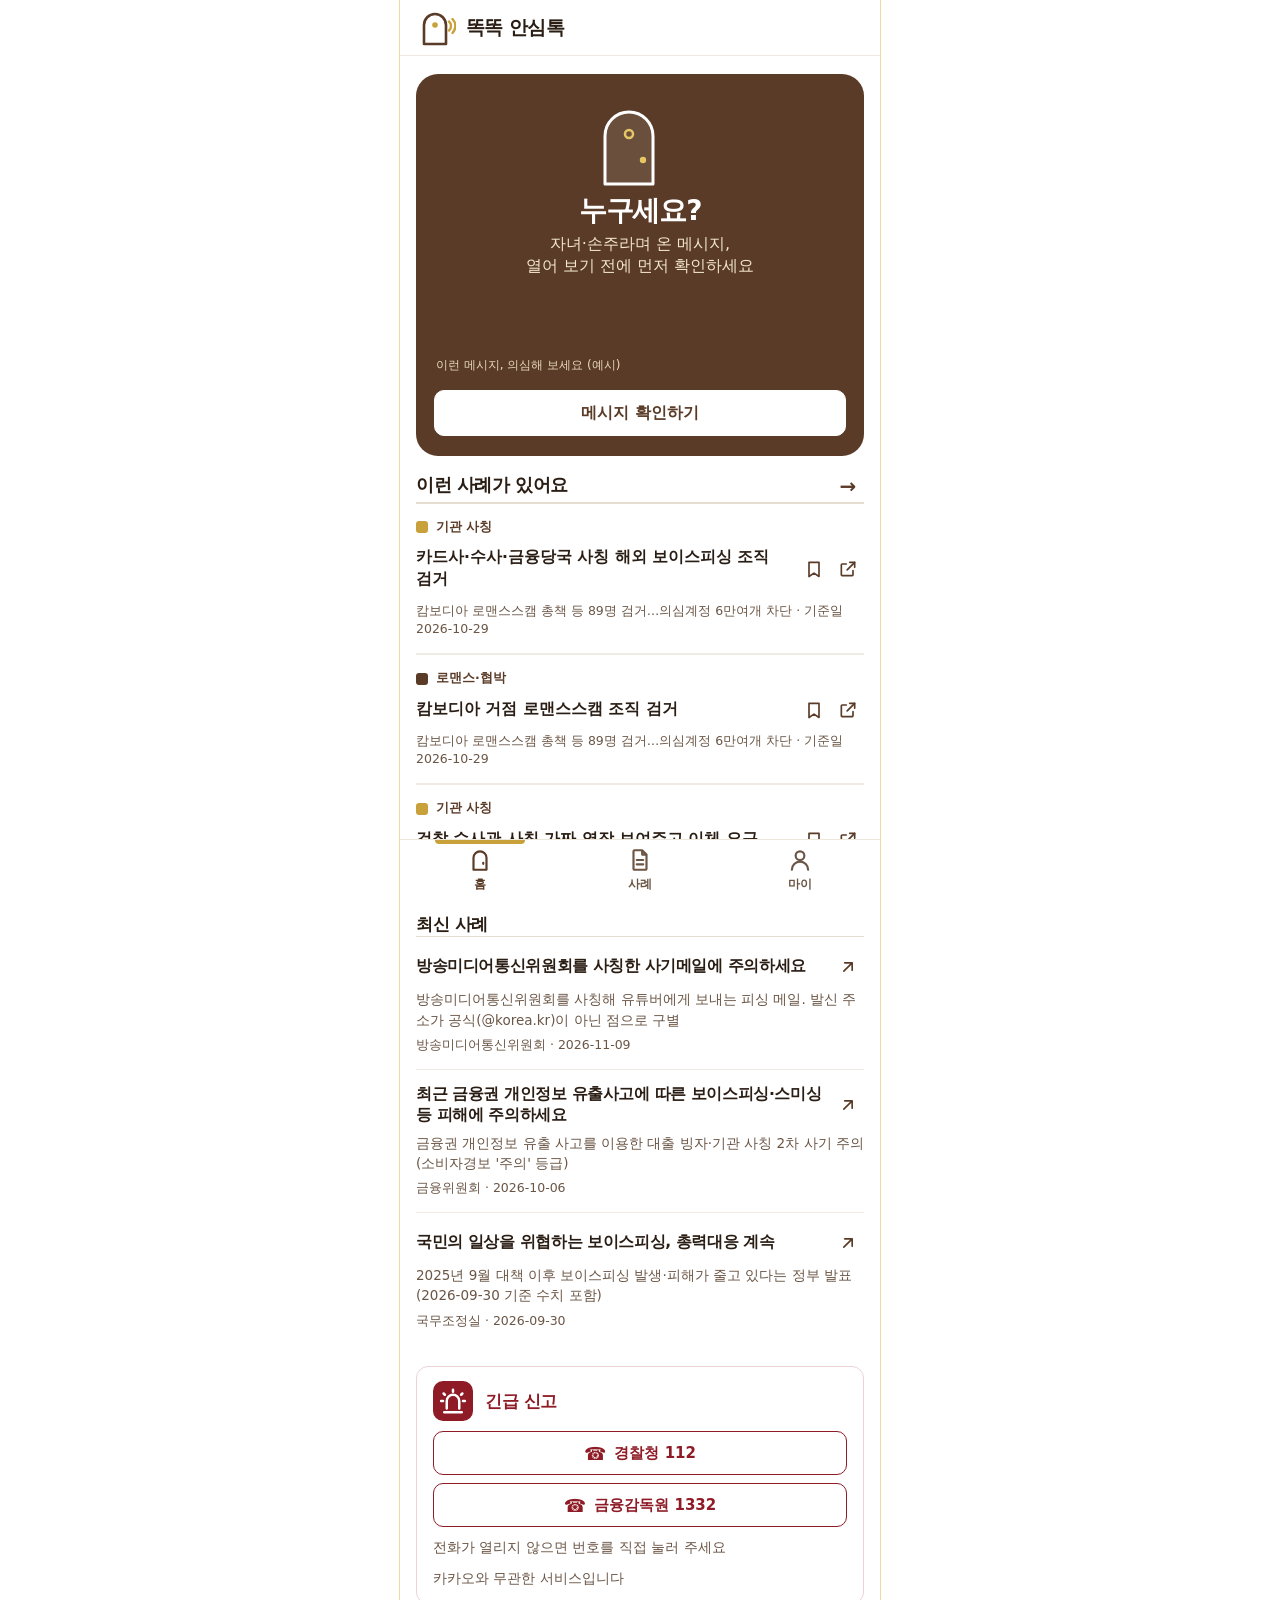
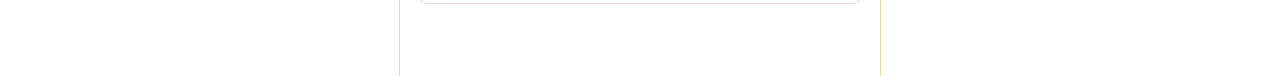
==== commit 2983daa9: "Add files via upload" ====
--- a/index (1).html
+++ b/index (1).html
@@ -5,7 +5,7 @@
 <meta charset="utf-8">
 <meta name="viewport" content="width=device-width, initial-scale=1, viewport-fit=cover">
 <title>똑똑 안심톡</title>
-<link rel="stylesheet" href="css/style.css?v=20261123c">
+<link rel="stylesheet" href="css/style.css?v=20261123d">
 </head>
 <body>
 <!-- 규칙: id = JS가 한 번만 찾는 요소 / class = 반복 요소 / data-field = JSON 필드명(camelCase) 그대로 -->
@@ -28,10 +28,26 @@
 
       <!-- 히어로: 서비스 소개 + 핵심 행동 버튼 (입력칸은 '메시지 확인' 화면으로 분리) -->
       <div class="door hero">
-        <span class="peephole" aria-hidden="true"></span>
-        <span class="handle" aria-hidden="true"><i></i></span>
+        <div class="hero-visual" aria-hidden="true">
+          <svg class="hero-door" viewBox="0 0 130 96" width="130" height="96" fill="none">
+            <g class="door-body">
+              <path d="M30 90V42a24 24 0 0 1 48 0v48z" fill="rgba(255,255,255,.1)" stroke="#fff" stroke-width="3" stroke-linejoin="round"/>
+              <circle cx="54" cy="40" r="4" stroke="#E6C766" stroke-width="2.5"/>
+              <circle cx="68" cy="66" r="3.2" fill="#E6C766"/>
+            </g>
+            <path class="wave w1" d="M88 48a12 12 0 0 1 0 18" stroke="#E6C766" stroke-width="3" stroke-linecap="round"/>
+            <path class="wave w2" d="M97 41a22 22 0 0 1 0 32" stroke="#E6C766" stroke-width="3" stroke-linecap="round"/>
+            <path class="wave w3" d="M106 34a32 32 0 0 1 0 46" stroke="#E6C766" stroke-width="3" stroke-linecap="round"/>
+          </svg>
+        </div>
         <h2 class="door-title">누구세요?</h2>
         <p class="door-sub">자녀·손주라며 온 메시지,<br>열어 보기 전에 먼저 확인하세요</p>
+        <div class="hero-chat" aria-hidden="true">
+          <p class="bubble"><b>⚠</b> "엄마, 나 폰 고장 났어. 문자로 연락줘"</p>
+          <p class="bubble"><b>⚠</b> "아빠, 급해서 그런데 돈 좀 보내줄래?"</p>
+          <p class="bubble"><b>⚠</b> "할머니, 이 링크 좀 눌러서 확인해 줘"</p>
+          <span class="chat-label">이런 메시지, 의심해 보세요 (예시)</span>
+        </div>
         <a id="btn-start" class="btn btn-primary btn-lg" href="#check">메시지 확인하기</a>
       </div>
 
@@ -44,13 +60,9 @@
         <ul id="home-case-list" class="card-list"></ul>
       </section>
 
-      <section id="news" class="news" aria-labelledby="news-title">
-        <h2 id="news-title" class="section-title">이런 사례가 늘고 있어요</h2>
-        <article class="news-card">
-          <h3 class="news-headline"><a id="news-link" href="https://www.hankookilbo.com/news/article/A2026073114470000889" target="_blank" rel="noopener noreferrer">"엄마 나 종수야" 호칭·이름까지 정확… 스미싱 범죄 더 악랄해졌다</a></h3>
-          <p class="news-summary">가족을 사칭한 스미싱이 자녀 이름과 호칭까지 맞춰 쓰는 방식으로 바뀌고 있다는 보도입니다. 한 민간 보고서에서 확인된 피해자의 약 94%가 50대 이상이었다고 합니다.</p>
-          <p class="case-meta"><span class="news-source">한국일보</span> · <time class="news-date" datetime="2026-08">2026-08</time> (새 탭에서 열림)</p>
-        </article>
+      <section id="news" class="news" aria-labelledby="news-title" hidden>
+        <h2 id="news-title" class="section-title">최신 사례</h2>
+        <ul id="news-list" class="card-list"></ul>
       </section>
 
       <section id="hotline" class="hotline" aria-label="긴급 신고처">
@@ -310,6 +322,7 @@
       <div id="state-saved-empty" class="state-box" hidden>
         <p class="state-title">아직 저장한 사례가 없습니다</p>
         <p class="state-desc">사례 카드의 북마크 버튼을 누르면 여기에 모입니다</p>
+        <a class="btn btn-primary" href="#cases">사례 보러 가기</a>
       </div>
     </main>
   </section>
@@ -321,6 +334,6 @@
     <a class="tab" data-tab="saved" href="#saved"><svg class="tab-ico" viewBox="0 0 24 24" aria-hidden="true"><circle cx="12" cy="8" r="4" fill="none" stroke="currentColor" stroke-width="2"/><path d="M4.5 21a7.5 7.5 0 0 1 15 0" fill="none" stroke="currentColor" stroke-width="2" stroke-linecap="round"/></svg><span>마이</span></a>
   </nav>
 </div>
-<script src="js/app.js?v=20261123c" defer></script>
+<script src="js/app.js?v=20261123d" defer></script>
 </body>
 </html>
--- a/css/style.css
+++ b/css/style.css
@@ -481,3 +481,38 @@
 body .btn-bookmark[aria-pressed="true"]{color:var(--brass)}
 body .btn-bookmark[aria-pressed="true"] svg{fill:currentColor}
 body .row-actions{gap:2px}
+
+body #state-saved-empty{align-items:stretch;text-align:center;padding:24px 16px;gap:8px}
+body #state-saved-empty .btn{margin-top:8px}
+body #state-saved-empty .state-desc{word-break:keep-all}
+
+/* 11/23 히어로 비주얼·모션, 최신 사례(기사) */
+body .hero{padding:20px 18px 20px;gap:6px;align-items:stretch}
+body .hero-visual{display:flex;justify-content:center;margin-bottom:-2px}
+.hero-door{overflow:visible}
+.hero-door .door-body{transform-origin:54px 90px;animation:knock 3.6s ease-in-out infinite}
+.hero-door .wave{opacity:0;animation:wave 3.6s ease-out infinite}
+.hero-door .w2{animation-delay:.12s}.hero-door .w3{animation-delay:.24s}
+@keyframes knock{0%,32%,100%{transform:rotate(0)}6%{transform:rotate(-5deg)}12%{transform:rotate(1deg)}18%{transform:rotate(-5deg)}24%{transform:rotate(1deg)}}
+@keyframes wave{0%{opacity:0}6%{opacity:1}30%{opacity:0}100%{opacity:0}}
+body .hero .door-title{margin-top:2px}
+.hero-chat{position:relative;height:74px;margin:6px 0 4px}
+.hero-chat .bubble{position:absolute;left:0;right:0;top:0;margin:0;padding:10px 12px;border-radius:14px 14px 14px 4px;background:rgba(255,255,255,.14);color:#fff;font-size:14px;line-height:1.4;opacity:0;transform:translateY(8px);animation:bubble 9s ease-in-out infinite}
+.hero-chat .bubble:nth-of-type(2){animation-delay:3s}
+.hero-chat .bubble:nth-of-type(3){animation-delay:6s}
+.hero-chat .bubble b{display:inline-block;margin-right:4px;color:#FFD66B;animation:blink 1.2s ease-in-out infinite}
+.hero-chat .chat-label{position:absolute;left:2px;bottom:0;font-size:12px;color:#E8D8BC}
+@keyframes bubble{0%{opacity:0;transform:translateY(8px)}5%,28%{opacity:1;transform:none}33%,100%{opacity:0;transform:translateY(-6px)}}
+@keyframes blink{0%,100%{opacity:1}50%{opacity:.35}}
+@media (prefers-reduced-motion:reduce){
+  .hero-door .door-body,.hero-door .wave,.hero-chat .bubble,.hero-chat .bubble b{animation:none}
+  .hero-door .wave{opacity:1}
+  .hero-chat .bubble{opacity:0;transform:none}
+  .hero-chat .bubble:first-of-type{opacity:1}
+}
+body .news-card{border:0;border-top:1px solid #F0EBE4;padding:14px 0;gap:6px}
+body #news-list>.news-card:first-child{border-top:1px solid #E6DDD2}
+body .news-headline{font-size:15.5px;font-weight:800;line-height:1.4;flex:1;min-width:0}
+body .news-summary{font-size:13.5px;line-height:1.5;color:var(--sub);margin:0}
+body .news-open{text-decoration:none}
+body #news-list{list-style:none;margin:0;padding:0}
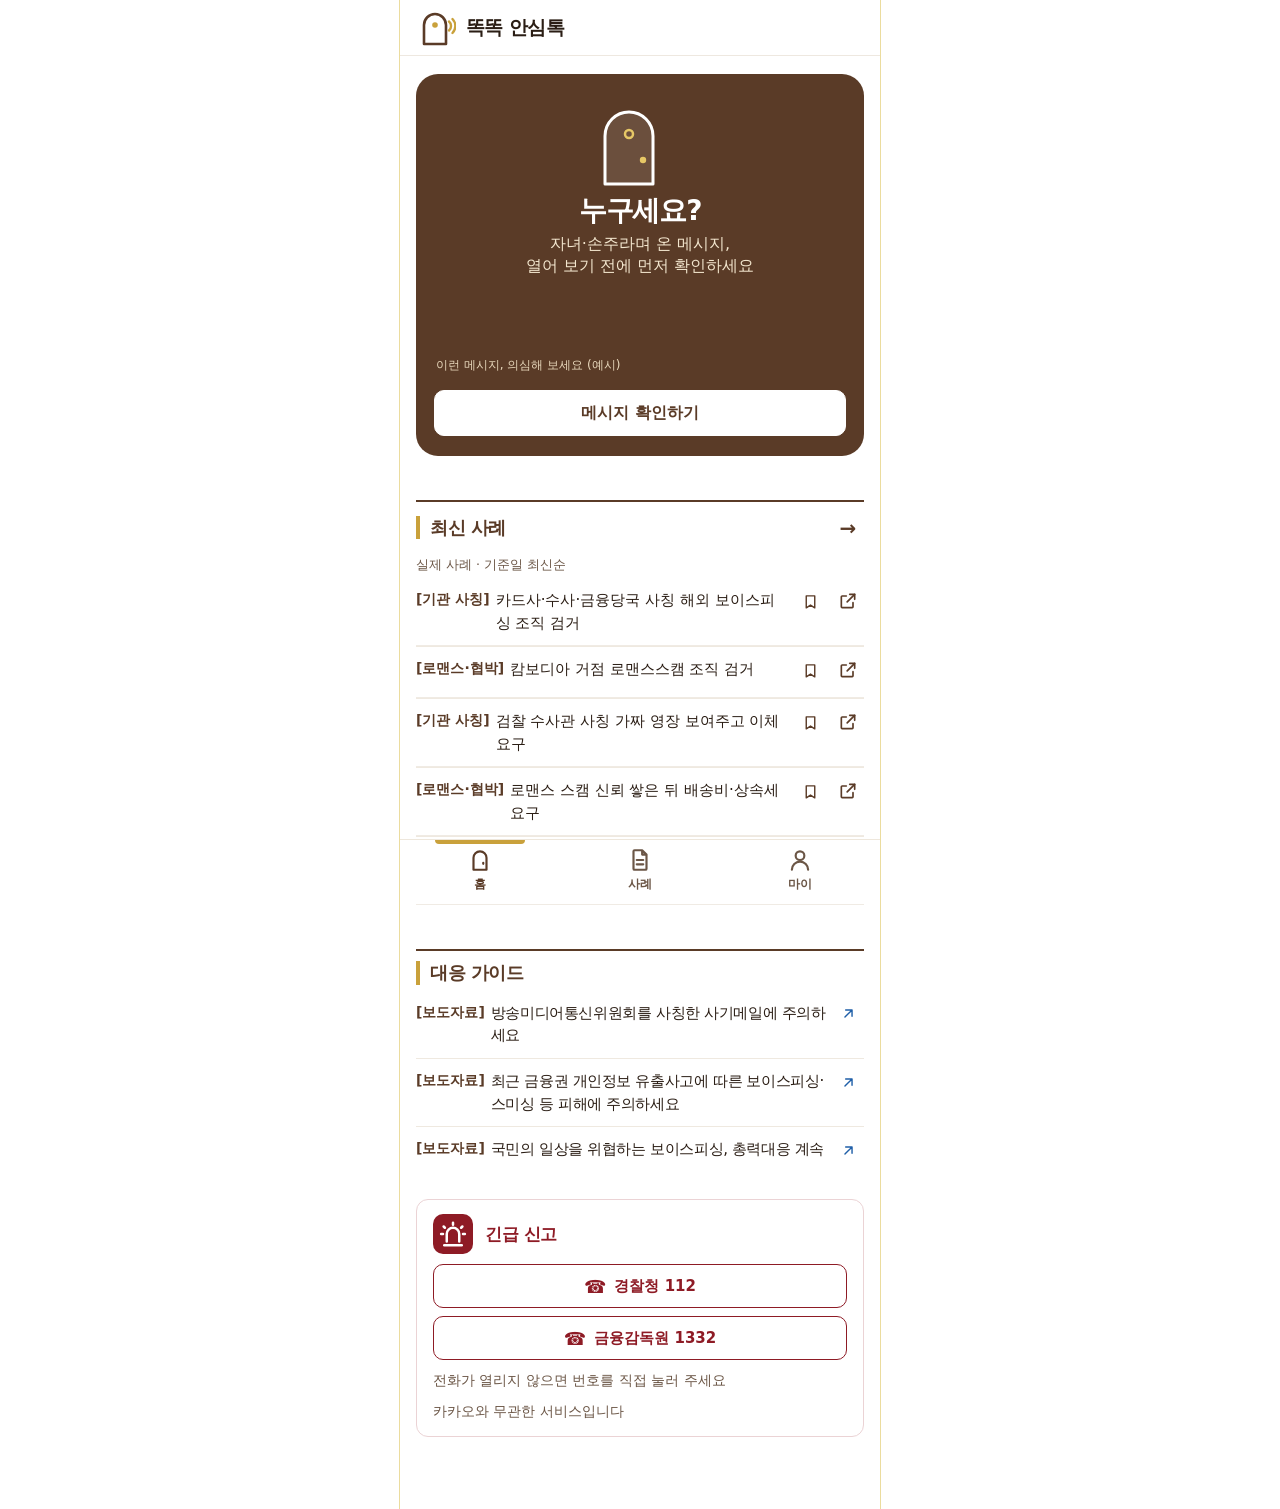
==== commit 65411bd2: "Add files via upload" ====
--- a/index (1).html
+++ b/index (1).html
@@ -5,7 +5,7 @@
 <meta charset="utf-8">
 <meta name="viewport" content="width=device-width, initial-scale=1, viewport-fit=cover">
 <title>똑똑 안심톡</title>
-<link rel="stylesheet" href="css/style.css?v=20261123d">
+<link rel="stylesheet" href="css/style.css?v=20261123j">
 </head>
 <body>
 <!-- 규칙: id = JS가 한 번만 찾는 요소 / class = 반복 요소 / data-field = JSON 필드명(camelCase) 그대로 -->
@@ -54,14 +54,15 @@
       <!-- 홈 사례: 사례 목록과 같은 카드 구조 재사용. 다음 주에 cases.json 최신 3건으로 대체 -->
       <section id="home-cases" aria-labelledby="home-cases-title">
         <div class="section-head">
-          <h2 id="home-cases-title" class="section-title">이런 사례가 있어요</h2>
+          <h2 id="home-cases-title" class="section-title">최신 사례</h2>
           <a id="btn-more-cases" class="icon-link" href="#cases" aria-label="사례 목록으로 이동">→</a>
         </div>
+        <p id="home-cases-note" class="section-note"></p>
         <ul id="home-case-list" class="card-list"></ul>
       </section>
 
       <section id="news" class="news" aria-labelledby="news-title" hidden>
-        <h2 id="news-title" class="section-title">최신 사례</h2>
+        <h2 id="news-title" class="section-title">대응 가이드</h2>
         <ul id="news-list" class="card-list"></ul>
       </section>
 
@@ -188,25 +189,11 @@
 
           <p id="cond-filter-label" class="filter-label">조건 <span class="filter-hint">(모두 해당하는 사례만)</span></p>
           <div id="cond-filters" class="chips" role="group" aria-labelledby="cond-filter-label"></div>
-
-          <label class="check-row"><input id="real-only" type="checkbox" checked> 실제 사례만 보기</label>
         </div>
 
         <div class="sort-row">
           <p class="result-count" aria-live="polite"><strong><span id="result-count">0</span>건</strong> <span id="filter-count" class="filter-note"></span></p>
-          <div class="fs-wrap"><button id="btn-font" type="button" class="btn btn-font" aria-haspopup="true" aria-expanded="false" aria-label="글자 설정"><b>가</b><span class="chev">▾</span></button>
-            <div id="font-menu" class="font-menu" role="menu" hidden>
-              <button type="button" role="menuitemradio" data-fs="0"><b>가</b> 기본</button>
-              <button type="button" role="menuitemradio" data-fs="1"><b>가</b> 조금 크게</button>
-              <button type="button" role="menuitemradio" data-fs="2"><b class="big">가</b> 크게</button>
-            </div></div>
           <button id="btn-reset-all" type="button" class="btn btn-reset" aria-label="조건 초기화">↺</button>
-          <label for="sort" class="visually-hidden">정렬</label>
-          <select id="sort" class="select">
-            <option value="latest">최신순</option>
-            <option value="type">유형순</option>
-            <option value="title">가나다순</option>
-          </select>
         </div>
       </div>
 
@@ -235,15 +222,14 @@
       <nav id="pager" class="pager" aria-label="페이지 이동" hidden></nav>
       <template id="case-card-tpl">
         <li class="case-card" data-id="" data-type="">
-          <p class="case-type"><span class="case-type-name" data-field="typeId"></span> <span class="origin-tag" hidden>AI 보완</span></p>
-          <div class="case-row">
+          <div class="case-line">
+            <span class="case-head"><span class="case-tag"></span><span class="d-badge" role="img" aria-label="더미(예시) 데이터" title="더미(예시) 데이터" hidden>D</span></span>
+            <button type="button" class="btn-bookmark icon-open" aria-pressed="false" aria-label="저장"><svg viewBox="0 0 24 24" width="18" height="18" fill="none" stroke="currentColor" stroke-width="2" stroke-linecap="round" stroke-linejoin="round" aria-hidden="true"><path d="M6 4h12v17l-6-4-6 4z"/></svg></button>
             <h3 class="case-title"><button type="button" class="btn-open case-link" data-id="" data-field="title"></button></h3>
-            <div class="row-actions">
-              <button type="button" class="btn-bookmark icon-open" aria-pressed="false" aria-label="저장"><svg viewBox="0 0 24 24" width="18" height="18" fill="none" stroke="currentColor" stroke-width="2" stroke-linecap="round" stroke-linejoin="round" aria-hidden="true"><path d="M6 4h12v17l-6-4-6 4z"/></svg></button>
-              <button type="button" class="btn-open icon-open" data-id="" aria-label="자세히 보기"><svg viewBox="0 0 24 24" width="18" height="18" fill="none" stroke="currentColor" stroke-width="2" stroke-linecap="round" stroke-linejoin="round" aria-hidden="true"><path d="M14 4h6v6"/><path d="M20 4l-9 9"/><path d="M18 14v5a1 1 0 0 1-1 1H5a1 1 0 0 1-1-1V7a1 1 0 0 1 1-1h5"/></svg></button>
-            </div>
+            <button type="button" class="btn-open icon-open case-open" data-id="" aria-label="자세히 보기"><svg viewBox="0 0 24 24" width="18" height="18" fill="none" stroke="currentColor" stroke-width="2" stroke-linecap="round" stroke-linejoin="round" aria-hidden="true"><path d="M14 4h6v6"/><path d="M20 4l-9 9"/><path d="M18 14v5a1 1 0 0 1-1 1H5a1 1 0 0 1-1-1V7a1 1 0 0 1 1-1h5"/></svg></button>
           </div>
-          <p class="case-meta"><span class="case-source" data-field="source"></span> · <time class="case-date" data-field="sourceBasisDate"></time></p>
+          <p class="case-tags" hidden></p>
+          <p class="case-meta" hidden><span class="case-source"></span> · <time class="case-date"></time></p>
         </li>
       </template>
     </main>
@@ -253,11 +239,13 @@
   <section id="screen-detail" class="screen" data-screen="detail" aria-labelledby="detail-title" hidden>
     <header class="app-header">
       <button id="btn-detail-back" type="button" class="btn-icon" aria-label="뒤로">←</button>
-      <h1 id="detail-title" class="app-title">사례 상세</h1>
+      <img class="logo" alt="" width="40" height="40" src="data:image/svg+xml,%3Csvg xmlns='http://www.w3.org/2000/svg' width='40' height='40' viewBox='0 0 40 40' fill='none'%3E%3Cpath d='M8 36V17a11 11 0 0 1 22 0v19z' stroke='%235A3B27' stroke-width='2.6' stroke-linejoin='round'/%3E%3Ccircle cx='19' cy='17' r='2.8' fill='%23C9A13B'/%3E%3Cpath d='M33 13.5a6 6 0 0 1 0 9M36.5 11a10 10 0 0 1 0 14' stroke='%23C9A13B' stroke-width='2.4' stroke-linecap='round'/%3E%3C/svg%3E">
+      <h1 id="detail-title" class="app-title">똑똑 안심톡</h1>
     </header>
 
     <main class="screen-body has-bottom-bar">
       <article id="case-detail" data-id="">
+        <p class="page-label">사례 상세</p>
         <p id="case-type" class="case-type" data-field="type">가족 사칭</p>
         <h2 id="case-title" class="detail-heading" data-field="title">자녀 사칭 카드 정보 요구 사례</h2>
 
@@ -334,6 +322,6 @@
     <a class="tab" data-tab="saved" href="#saved"><svg class="tab-ico" viewBox="0 0 24 24" aria-hidden="true"><circle cx="12" cy="8" r="4" fill="none" stroke="currentColor" stroke-width="2"/><path d="M4.5 21a7.5 7.5 0 0 1 15 0" fill="none" stroke="currentColor" stroke-width="2" stroke-linecap="round"/></svg><span>마이</span></a>
   </nav>
 </div>
-<script src="js/app.js?v=20261123d" defer></script>
+<script src="js/app.js?v=20261123j" defer></script>
 </body>
 </html>
--- a/css/style.css
+++ b/css/style.css
@@ -516,3 +516,39 @@
 body .news-summary{font-size:13.5px;line-height:1.5;color:var(--sub);margin:0}
 body .news-open{text-decoration:none}
 body #news-list{list-style:none;margin:0;padding:0}
+
+/* 11/23 게시판형 목록, 섹션 구분, 제목/섹션 굵기·색 구분 */
+body .case-card{padding:11px 0;gap:4px;border-top:1px solid #EFE9E0}
+body .card-list>.case-card:first-child{border-top:0}
+body .case-line{display:flex;align-items:flex-start;gap:6px}
+body .case-tag{flex:none;font-size:14px;font-weight:700;color:var(--steel);line-height:1.5;white-space:nowrap}
+body .d-badge{flex:none;display:inline-flex;align-items:center;justify-content:center;width:20px;height:20px;margin-top:1px;border-radius:50%;background:#8A7B6C;color:#fff;font-size:12px;font-weight:700}
+body .case-line .btn-bookmark,body .case-line .btn-delete{flex:none;width:28px;height:28px;margin-top:-2px}
+body .case-line .btn-bookmark svg,body .case-line .btn-delete svg{width:17px;height:17px}
+body .case-line .case-title{flex:1;min-width:0;margin:0}
+body .case-link,body .news-title{font-size:15px;font-weight:500;line-height:1.5;color:var(--ink);text-align:left;text-decoration:none;padding:0;background:none;border:0;cursor:pointer;font-family:inherit}
+body .src-link{flex:none;display:inline-flex;align-items:center;justify-content:center;width:28px;height:28px;margin-top:-2px;color:#1F5FA8;text-decoration:none}
+body .src-link[hidden]{display:none}
+body .case-tags{display:flex;gap:4px;flex-wrap:wrap;margin:2px 0 0}
+body .case-tags[hidden]{display:none}
+body .cond-tag{font-size:12px;padding:1px 8px;border:1px solid #D9CBB5;border-radius:10px;color:var(--sub);background:#fff}
+body .section-title{font-size:18px;font-weight:800;color:var(--steel);padding-left:10px;border-left:4px solid var(--brass);line-height:1.3;margin:0}
+body .section-head{border-bottom:0;margin-top:30px;margin-bottom:2px;padding:10px 0;border-top:2px solid var(--steel)}
+body #news{margin-top:30px;border-top:2px solid var(--steel);padding-top:10px}
+body #news .section-title{margin-bottom:6px}
+body #home-cases{margin-top:0}
+body .section-note{margin:0 0 4px;font-size:12.5px;color:var(--sub)}
+body .page-label{margin:0 0 6px;font-size:13px;font-weight:700;color:var(--sub)}
+body .sort-row{gap:10px}
+
+/* 11/23 아이콘은 항상 오른쪽 정렬: 사례 화면=[유형]+북마크 / 제목+열기, 홈=[유형] 제목 ··· 북마크 열기 */
+body .case-line{display:grid;grid-template-columns:minmax(0,1fr) auto;grid-template-areas:"head bm" "title open";column-gap:6px;row-gap:4px;align-items:center}
+body .case-head{grid-area:head;display:flex;align-items:center;gap:6px;min-width:0}
+body .case-line .btn-bookmark,body .case-line .btn-delete{grid-area:bm;justify-self:end;margin:0;width:32px;height:32px}
+body .case-line .case-title{grid-area:title;margin:0;min-width:0}
+body .case-line .case-open,body .case-line .src-link{grid-area:open;justify-self:end;margin:0;width:32px;height:32px}
+body .case-line .case-open{color:var(--steel)}
+body .case-card.mode-home .case-line{grid-template-columns:auto minmax(0,1fr) auto auto;grid-template-areas:"head title bm open";align-items:start}
+body .case-card.mode-home .case-line .btn-bookmark,body .case-card.mode-home .case-line .btn-delete,body .case-card.mode-home .case-line .case-open,body .case-card.mode-home .case-line .src-link{margin-top:-4px}
+body .case-card.mode-home .case-tag{line-height:1.5}
+body .case-card.news-row .case-line{grid-template-columns:auto minmax(0,1fr) auto;grid-template-areas:"head title open"}
